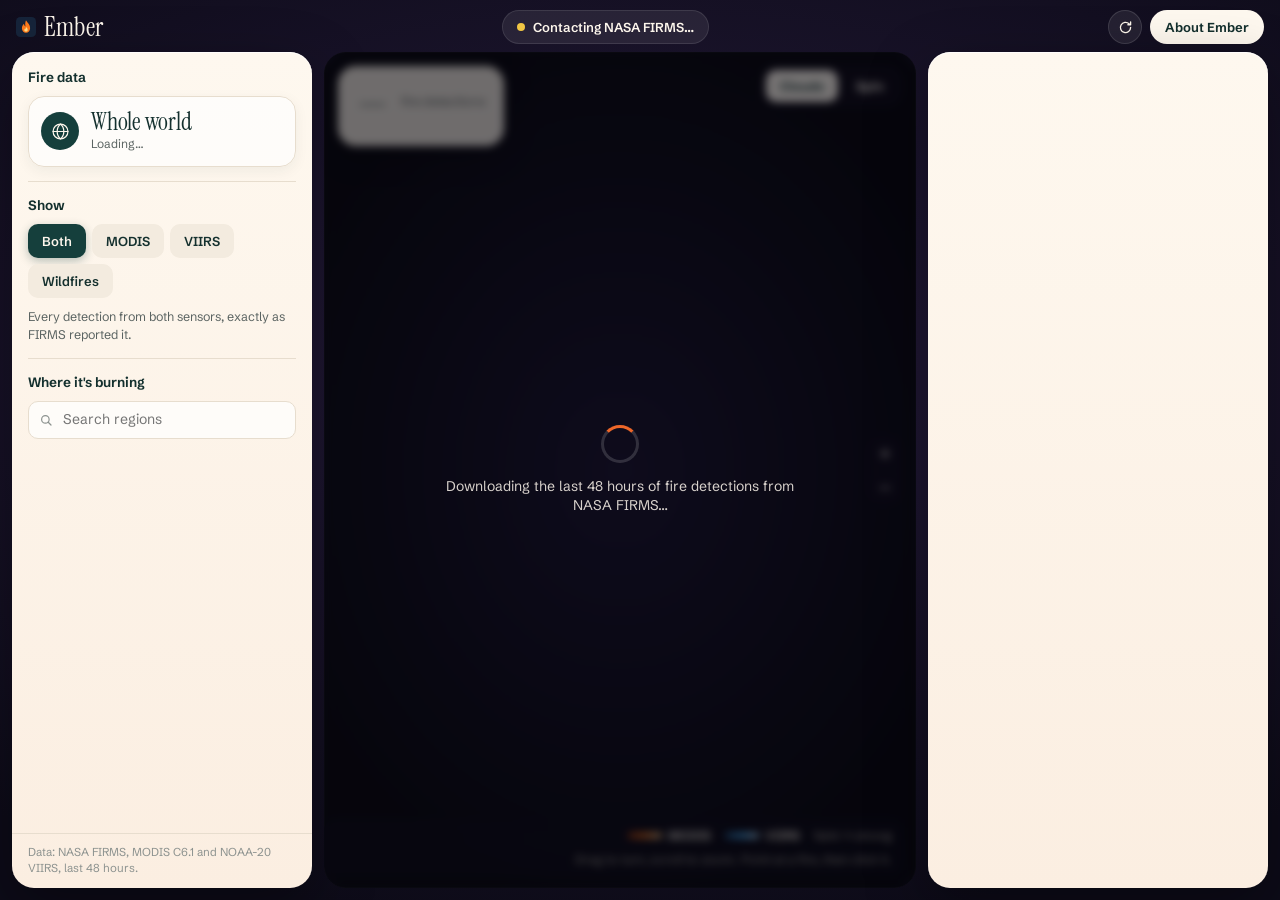
==== website/app/index.html @ 80a42ba1 "Add a live web version of the app, opened by "Try it out" The landing page gets a "Try it out" butto" ====
<!DOCTYPE html>
<html lang="en">
<head>
  <meta charset="utf-8">
  <meta name="viewport" content="width=device-width, initial-scale=1, viewport-fit=cover">
  <title>Ember: live wildfire globe</title>
  <meta name="description" content="Every fire NASA satellites saw on Earth in the last 48 hours, on a 3D globe, with a machine-learning score for which ones are real wildfires.">
  <meta name="theme-color" content="#0d0b18">
  <link rel="icon" href="../favicon.svg" type="image/svg+xml">
  <link rel="preconnect" href="https://fonts.googleapis.com">
  <link rel="preconnect" href="https://fonts.gstatic.com" crossorigin>
  <link href="https://fonts.googleapis.com/css2?family=Instrument+Serif&family=Schibsted+Grotesk:wght@400..800&display=swap" rel="stylesheet">
  <link rel="stylesheet" href="app.css">
  <!-- Start the slow things at once: the live data and the Earth pictures -->
  <link rel="preload" href="/api/fires" as="fetch" crossorigin>
  <link rel="preload" href="img/earth_day.jpg" as="image" crossorigin>
  <link rel="modulepreload" href="js/main.js">
  <link rel="modulepreload" href="js/globe.js">
  <link rel="modulepreload" href="js/data.js">
  <link rel="modulepreload" href="../vendor/three/three.module.min.js">
  <script type="importmap">
    { "imports": { "three": "../vendor/three/three.module.min.js" } }
  </script>
</head>
<body>

<header class="top">
  <a class="brand" href="../" title="Back to the Ember homepage"><img src="../favicon.svg" alt="" width="20" height="20">Ember</a>
  <div class="status" id="status" data-kind="loading"><i></i><span id="status-text">Contacting NASA FIRMS…</span></div>
  <div class="top-actions">
    <button class="round" id="refresh" data-act="refresh" title="Download the latest data" aria-label="Refresh">
      <svg viewBox="0 0 20 20"><path d="M16 10a6 6 0 1 1-1.8-4.3M16 3.5v3.2h-3.2"/></svg>
    </button>
    <button class="round only-narrow" data-act="panel" title="Details" aria-label="Show details">
      <svg viewBox="0 0 20 20"><rect x="3" y="4" width="14" height="12" rx="2.5"/><path d="M12 4v12"/></svg>
    </button>
    <a class="pill" href="../">About Ember</a>
  </div>
</header>

<div class="shell">
  <!-- Left: what to show and where -->
  <aside class="panel side">
    <section>
      <h2>Fire data</h2>
      <button class="scope" id="scope" title="Back to the whole world">
        <span class="globe-ic"><svg viewBox="0 0 24 24"><circle cx="12" cy="12" r="8.5"/><path d="M3.5 12h17M12 3.5c2.6 2.3 3.8 5.1 3.8 8.5s-1.2 6.2-3.8 8.5c-2.6-2.3-3.8-5.1-3.8-8.5S9.4 5.8 12 3.5z"/></svg></span>
        <span><b class="serif" id="scope-name">Whole world</b><small id="scope-sub">Loading…</small></span>
      </button>
    </section>
    <section>
      <div class="row"><h2>Show</h2><span class="muted" id="shown"></span></div>
      <div class="seg" id="modes" role="group" aria-label="Which detections to show">
        <button data-mode="both" aria-pressed="true">Both</button>
        <button data-mode="modis" aria-pressed="false">MODIS</button>
        <button data-mode="viirs" aria-pressed="false">VIIRS</button>
        <button data-mode="wildfire" aria-pressed="false">Wildfires</button>
      </div>
      <p class="caption" id="caption">Every detection from both sensors, exactly as FIRMS reported it.</p>
    </section>
    <section class="grow">
      <div class="row"><h2>Where it's burning</h2><span class="muted" id="region-count"></span></div>
      <label class="search"><svg viewBox="0 0 20 20"><circle cx="8.5" cy="8.5" r="5"/><path d="M12.3 12.3 16 16"/></svg>
        <input id="search" type="search" placeholder="Search regions" autocomplete="off"></label>
      <ul class="regions" id="regions"></ul>
    </section>
    <footer class="source">Data: NASA FIRMS, MODIS C6.1 and NOAA-20 VIIRS, last 48 hours.</footer>
  </aside>

  <!-- Middle: the globe -->
  <main class="stage" id="stage">
    <canvas id="globe" aria-label="3D globe of fire detections"></canvas>
    <div class="labels" id="labels"></div>
    <div class="card" id="card">
      <div class="card-top"><b class="serif" id="card-count">—</b><span id="card-what">fire detections</span></div>
      <div class="chips" id="card-chips"></div>
    </div>
    <div class="fx" role="group" aria-label="Globe options">
      <button data-act="clouds" aria-pressed="true">Clouds</button>
      <button data-act="spin" aria-pressed="false">Spin</button>
    </div>
    <div class="zoom">
      <button data-act="zoom-in" aria-label="Zoom in">+</button>
      <button data-act="zoom-out" aria-label="Zoom out">−</button>
    </div>
    <div class="legend">
      <span><i class="swatch modis"></i>MODIS</span>
      <span><i class="swatch viirs"></i>VIIRS</span>
      <span class="faint">faint → strong</span>
      <p>Drag to turn, scroll to zoom. Point at a fire, then click it.</p>
    </div>
    <div class="tip" id="tip" hidden></div>
    <div class="loader" id="loader">
      <div class="spinner"></div>
      <p id="loader-text">Downloading the last 48 hours of fire detections from NASA FIRMS…</p>
      <div id="loader-error" hidden>
        <p class="err" id="loader-error-text"></p>
        <button class="btn primary" data-act="retry">Try again</button>
      </div>
    </div>
  </main>

  <!-- Right: details -->
  <aside class="panel inspector-wrap" id="inspector-wrap">
    <button class="close only-narrow" data-act="panel" aria-label="Close details">×</button>
    <div class="inspector" id="inspector"></div>
  </aside>
</div>

<script type="module" src="js/main.js"></script>
</body>
</html>
---- website/app/app.css ----
/* Ember web app: cream glass panels around a night-sky globe, like the Mac app. */
:root {
  --cream0: #fef8ef; --cream1: #fbeee1; --chip: #f3ebdf; --line: #e7ddce;
  --ink: #14302e; --ink2: #5b6462; --ink3: #8c928f;
  --teal: #1e6e69; --teal-dark: #153f3c; --mint: #dcefe9;
  --good: #3fa56e; --fair: #f1c644; --poor: #e35f4c;
  --sky0: #241a3a; --sky1: #0d0b18; --on-dark: #fdf6ec;
  --modis: #ffa133; --viirs: #45c2ff; --ember: #ee6729;
  --serif: "Instrument Serif", "Iowan Old Style", Georgia, serif;
  --sans: "Schibsted Grotesk", -apple-system, "Helvetica Neue", Arial, sans-serif;
  --r: 22px;
  --gap: 12px;
}
* { box-sizing: border-box; }
html, body { height: 100%; margin: 0; }
body {
  font: 14px/1.4 var(--sans); color: var(--ink);
  background: radial-gradient(120% 90% at 50% 40%, var(--sky0), var(--sky1) 70%) fixed, var(--sky1);
  display: flex; flex-direction: column; overflow: hidden;
  -webkit-font-smoothing: antialiased;
}
button { font: inherit; color: inherit; }
.serif { font-family: var(--serif); font-weight: 400; letter-spacing: -0.01em; }
[hidden] { display: none !important; }
svg { fill: none; stroke: currentColor; stroke-width: 1.6; stroke-linecap: round; stroke-linejoin: round; }

/* ---------- top bar ---------- */
.top { display: flex; align-items: center; gap: 14px; padding: 10px 16px 8px; color: var(--on-dark); }
.brand { display: flex; align-items: center; gap: 8px; color: inherit; text-decoration: none; font: 26px/1 var(--serif); }
.status { margin: 0 auto; display: flex; align-items: center; gap: 8px; padding: 7px 14px; border-radius: 999px;
  background: rgba(255,255,255,0.08); border: 1px solid rgba(255,255,255,0.1); font-size: 13px; font-weight: 600; white-space: nowrap; }
.status i { flex: none; width: 8px; height: 8px; border-radius: 50%; background: var(--fair); }
.status[data-kind="ok"] i { background: #5fd38d; box-shadow: 0 0 0 4px rgba(95,211,141,0.18); }
.status[data-kind="loading"] i { animation: blink 1s ease-in-out infinite; }
.status[data-kind="error"] i { background: var(--poor); }
@keyframes blink { 50% { opacity: 0.25; } }
.top-actions { display: flex; align-items: center; gap: 8px; }
.round { width: 34px; height: 34px; border-radius: 50%; display: grid; place-items: center; cursor: pointer;
  background: rgba(255,255,255,0.08); border: 1px solid rgba(255,255,255,0.12); color: var(--on-dark); }
.round svg { width: 17px; height: 17px; }
.round:hover { background: rgba(255,255,255,0.16); }
.round:disabled { opacity: 0.45; cursor: default; }
.pill { padding: 8px 15px; border-radius: 999px; background: var(--cream0); color: var(--ink); text-decoration: none; font-weight: 650; font-size: 13px; }
.pill:hover { background: #fff; }
.only-narrow { display: none !important; }

/* ---------- layout ---------- */
.shell { flex: 1; min-height: 0; display: grid; grid-template-columns: 300px minmax(0, 1fr) 340px; gap: var(--gap); padding: 0 var(--gap) var(--gap); }
.panel { background: linear-gradient(180deg, var(--cream0), var(--cream1)); border-radius: var(--r); min-height: 0;
  box-shadow: 0 20px 60px rgba(0,0,0,0.35), inset 0 1px 0 rgba(255,255,255,0.8); }

/* ---------- left ---------- */
.side { display: flex; flex-direction: column; padding: 16px 16px 0; overflow: hidden; }
.side section { padding-bottom: 14px; margin-bottom: 14px; border-bottom: 1px solid var(--line); }
.side section.grow { flex: 1; min-height: 0; display: flex; flex-direction: column; border: 0; margin: 0; padding: 0; }
h2 { font-size: 13.5px; font-weight: 650; margin: 0 0 9px; }
.row { display: flex; justify-content: space-between; align-items: baseline; }
.muted { color: var(--ink2); font-size: 12.5px; }
.scope { width: 100%; display: flex; align-items: center; gap: 12px; padding: 12px; border-radius: 16px; text-align: left;
  background: rgba(255,255,255,0.7); border: 1px solid var(--line); cursor: default; box-shadow: 0 4px 14px rgba(20,48,46,0.06); }
.scope.region { cursor: pointer; }
.scope.region:hover { background: #fff; }
.scope b { display: block; font-size: 24px; line-height: 1.05; }
.scope small { color: var(--ink2); font-size: 12px; }
.globe-ic { flex: none; width: 38px; height: 38px; border-radius: 50%; background: var(--teal-dark); color: var(--on-dark); display: grid; place-items: center; }
.globe-ic svg { width: 21px; height: 21px; stroke-width: 1.4; }
.seg { display: flex; gap: 6px; flex-wrap: wrap; }
.seg button { border: 1px solid transparent; background: var(--chip); padding: 7px 13px; border-radius: 10px; font-weight: 600; font-size: 13px; cursor: pointer; }
.seg button:hover { background: #ebe1d2; }
.seg button[aria-pressed="true"] { background: var(--teal-dark); color: var(--on-dark); box-shadow: 0 3px 10px rgba(21,63,60,0.3); }
.caption { margin: 10px 0 0; color: var(--ink2); font-size: 12.5px; line-height: 1.45; }
.search { display: flex; align-items: center; gap: 7px; padding: 7px 10px; border-radius: 10px; background: rgba(255,255,255,0.75); border: 1px solid var(--line); margin-bottom: 8px; color: var(--ink3); }
.search svg { width: 15px; height: 15px; flex: none; }
.search input { border: 0; outline: 0; background: none; font: inherit; color: var(--ink); width: 100%; }
.regions { list-style: none; margin: 0 -8px; padding: 0 0 10px; overflow-y: auto; flex: 1; min-height: 0; }
.regions button { width: 100%; display: flex; align-items: center; gap: 10px; padding: 8px; border: 0; background: none; border-radius: 12px; cursor: pointer; text-align: left; }
.regions button:hover { background: rgba(20,48,46,0.05); }
.regions button[aria-pressed="true"] { background: var(--mint); }
.rname { flex: 1; min-width: 0; }
.rname b { display: block; font-weight: 600; font-size: 14px; white-space: nowrap; overflow: hidden; text-overflow: ellipsis; }
.rname small { color: var(--ink2); font-size: 12px; }
.rcount { font: 25px/1 var(--serif); font-variant-numeric: tabular-nums; }
.regions .empty { padding: 12px 8px; color: var(--ink2); }
.badge { flex: none; width: 22px; height: 22px; border-radius: 50%; display: grid; place-items: center; }
.badge svg { width: 14px; height: 14px; fill: currentColor; stroke: none; }
.badge.intense { background: var(--poor); color: #fff; box-shadow: 0 0 0 2px rgba(227,95,76,0.2); }
.badge.active { background: var(--fair); color: #3d2c00; }
.badge.quiet { background: var(--good); color: #fff; }
.source { margin: 0 -16px; padding: 10px 16px 12px; border-top: 1px solid var(--line); font-size: 11.5px; color: var(--ink3); }

/* ---------- globe ---------- */
.stage { position: relative; min-height: 0; border-radius: var(--r); overflow: hidden;
  background: radial-gradient(80% 70% at 50% 50%, #1a1430, #07060d 75%); box-shadow: inset 0 0 0 1px rgba(255,255,255,0.06); }
#globe { position: absolute; inset: 0; width: 100%; height: 100%; display: block; cursor: grab; }
#globe.dragging { cursor: grabbing; }
.card { position: absolute; top: 14px; left: 14px; padding: 14px 18px 12px; border-radius: 18px; max-width: calc(100% - 200px);
  background: rgba(254,248,239,0.94); backdrop-filter: blur(16px); -webkit-backdrop-filter: blur(16px); box-shadow: 0 10px 30px rgba(0,0,0,0.3); pointer-events: none; }
.card-top { display: flex; align-items: center; gap: 12px; }
.card-top b { font-size: 46px; line-height: 0.95; font-variant-numeric: tabular-nums; }
.card-top span { color: var(--ink2); font-size: 13px; line-height: 1.35; }
.chips { display: flex; flex-wrap: wrap; gap: 4px 16px; margin-top: 10px; font-size: 13px; font-weight: 600; }
.chips span { display: flex; align-items: center; gap: 6px; white-space: nowrap; }
.dot { display: inline-block; flex: none; width: 10px; height: 10px; border-radius: 50%; }
.dot.modis { background: var(--modis); box-shadow: 0 0 6px var(--modis); }
.dot.viirs { background: var(--viirs); box-shadow: 0 0 6px var(--viirs); }
.dot.diamond { border-radius: 2px; transform: rotate(45deg) scale(0.85); }
.dot.wild { background: var(--poor); box-shadow: inset 0 0 0 2px #fff3, 0 0 6px var(--poor); }
.fx { position: absolute; top: 14px; right: 14px; display: flex; gap: 4px; padding: 4px; border-radius: 14px; background: rgba(20,16,32,0.55); backdrop-filter: blur(12px); -webkit-backdrop-filter: blur(12px); }
.fx button { border: 0; padding: 7px 14px; border-radius: 10px; background: transparent; color: var(--on-dark); font-weight: 650; font-size: 13px; cursor: pointer; }
.fx button[aria-pressed="true"] { background: var(--cream0); color: var(--ink); }
.zoom { position: absolute; right: 14px; top: 50%; transform: translateY(-50%); display: flex; flex-direction: column; border-radius: 12px; overflow: hidden; background: rgba(20,16,32,0.55); backdrop-filter: blur(12px); -webkit-backdrop-filter: blur(12px); }
.zoom button { width: 34px; height: 34px; border: 0; background: none; color: var(--on-dark); font-size: 19px; cursor: pointer; }
.zoom button:hover { background: rgba(255,255,255,0.12); }
.legend { position: absolute; right: 12px; bottom: 12px; padding: 8px 12px; border-radius: 12px; background: rgba(13,11,24,0.6); backdrop-filter: blur(10px); -webkit-backdrop-filter: blur(10px); display: flex; flex-wrap: wrap; justify-content: flex-end; align-items: center; gap: 4px 14px; color: var(--on-dark); font-size: 12.5px; font-weight: 600; text-shadow: 0 1px 4px #000; pointer-events: none; }
.legend span { display: flex; align-items: center; gap: 6px; }
.legend .faint { color: rgba(253,246,236,0.65); font-weight: 500; }
.legend p { flex-basis: 100%; text-align: right; margin: 2px 0 0; color: rgba(253,246,236,0.6); font-weight: 500; }
.swatch { width: 34px; height: 5px; border-radius: 3px; }
.swatch.modis { background: linear-gradient(90deg, #a83a05, #ff7a1a, #ffe0a0); }
.swatch.viirs { background: linear-gradient(90deg, #1f5a8a, #45b4ff, #c8ecff); }
.labels { position: absolute; inset: 0; pointer-events: none; }
.label { position: absolute; left: 0; top: 0; margin: -12px 0 0 -9px; display: flex; align-items: center; gap: 6px; padding: 4px 9px 4px 6px; border: 0; border-radius: 8px;
  background: rgba(254,248,239,0.88); color: var(--ink); font-size: 11.5px; font-weight: 650; white-space: nowrap; cursor: pointer; pointer-events: auto; box-shadow: 0 4px 12px rgba(0,0,0,0.35); transition: opacity 0.2s; }
.label i { width: 8px; height: 8px; border-radius: 50%; background: var(--good); }
.label.intense i { background: var(--poor); }
.label.active i { background: var(--fair); }
.label span { color: var(--ink2); font-weight: 500; }
.tip { position: absolute; left: 0; top: 0; padding: 8px 11px; border-radius: 10px; background: rgba(254,248,239,0.97); font-size: 12.5px; white-space: nowrap; pointer-events: none; box-shadow: 0 8px 22px rgba(0,0,0,0.4); display: flex; align-items: center; gap: 6px; flex-wrap: wrap; max-width: 260px; }
.tip em { flex-basis: 100%; font-style: normal; color: var(--ink3); font-size: 11.5px; }
.tip .wild { color: var(--poor); font-weight: 650; }
.loader { position: absolute; inset: 0; display: grid; place-content: center; justify-items: center; gap: 14px; text-align: center; padding: 30px; color: var(--on-dark); background: rgba(7,6,13,0.55); backdrop-filter: blur(4px); -webkit-backdrop-filter: blur(4px); }
.loader p { max-width: 380px; margin: 0; font-size: 14px; color: rgba(253,246,236,0.85); }
.loader .err { color: #ffb4a8; margin-bottom: 12px; }
.spinner { width: 38px; height: 38px; border-radius: 50%; border: 3px solid rgba(255,255,255,0.15); border-top-color: var(--ember); animation: spin 0.9s linear infinite; }
@keyframes spin { to { transform: rotate(360deg); } }

/* ---------- right ---------- */
.inspector-wrap { position: relative; overflow: hidden; display: flex; }
.inspector { flex: 1; overflow-y: auto; padding: 22px 20px 20px; }
.inspector h1 { font-size: 40px; line-height: 1; margin: 0 0 6px; }
.inspector .sub { color: var(--ink2); margin: 0 0 14px; font-size: 13px; }
.inspector .lead { font-size: 15px; color: var(--ink2); margin: 0 0 16px; line-height: 1.45; }
.inspector .lead b { color: var(--ink); font-weight: 650; }
.kicker { display: flex; align-items: center; gap: 8px; margin: 0 0 8px; font-size: 12px; font-weight: 650; text-transform: uppercase; letter-spacing: 0.06em; color: var(--ink2); }
.big3 { display: grid; grid-template-columns: repeat(3, 1fr); gap: 10px; padding-bottom: 16px; border-bottom: 1px solid var(--line); margin-bottom: 14px; }
.big3 h4 { margin: 0 0 4px; font-size: 13px; font-weight: 650; }
.big3 b { display: block; font-size: 36px; line-height: 1; margin-bottom: 6px; }
.big3 small { display: block; color: var(--ink2); font-size: 11.5px; line-height: 1.35; }
.inspector h3 { font-size: 13.5px; font-weight: 650; margin: 18px 0 4px; }
.rows { margin: 0; }
.rows div { display: flex; justify-content: space-between; gap: 10px; padding: 7px 0; border-bottom: 1px solid var(--line); font-size: 13px; }
.rows dt { color: var(--ink2); }
.rows dd { margin: 0; font-weight: 650; text-align: right; }
.mini { list-style: none; margin: 0; padding: 0; }
.mini button { width: 100%; display: flex; align-items: center; gap: 9px; padding: 8px 4px; border: 0; border-bottom: 1px solid var(--line); background: none; cursor: pointer; text-align: left; font-size: 13px; }
.mini button:hover { background: rgba(20,48,46,0.05); }
.mini span:not(.badge) { flex: 1; min-width: 0; }
.mini small { display: block; color: var(--ink2); font-size: 11.5px; }
.mini b { font-weight: 650; }
.mini .badge { width: 18px; height: 18px; }
.mini .badge svg { width: 12px; height: 12px; }
.actions { display: flex; flex-wrap: wrap; gap: 8px; margin: 18px 0 12px; }
.btn { display: inline-flex; align-items: center; justify-content: center; padding: 9px 15px; border-radius: 11px; border: 1px solid var(--line); background: rgba(255,255,255,0.7); font-weight: 650; font-size: 13px; cursor: pointer; text-decoration: none; color: var(--ink); }
.btn:hover { background: #fff; }
.btn.primary { background: var(--teal-dark); border-color: var(--teal-dark); color: var(--on-dark); }
.btn.primary:hover { background: var(--teal); }
.fine { font-size: 11.5px; color: var(--ink3); line-height: 1.45; margin: 0; }
.prob { padding: 14px; border-radius: 14px; background: rgba(255,255,255,0.65); border: 1px solid var(--line); margin-bottom: 4px; }
.prob .bar { position: relative; height: 8px; border-radius: 4px; background: var(--chip); overflow: visible; }
.prob .bar span { position: absolute; inset: 0 auto 0 0; border-radius: 4px; background: var(--good); }
.prob.wild .bar span { background: var(--poor); }
.prob .bar i { position: absolute; top: -4px; bottom: -4px; width: 2px; margin-left: -1px; background: var(--ink); border-radius: 1px; }
.prob p { margin: 10px 0 6px; font-size: 14px; }
.prob small { color: var(--ink2); font-size: 12px; line-height: 1.45; display: block; }
.close { position: absolute; top: 10px; right: 12px; width: 32px; height: 32px; border-radius: 50%; border: 0; background: var(--chip); font-size: 20px; cursor: pointer; z-index: 2; }

/* ---------- narrower screens ---------- */
@media (max-width: 1180px) {
  .shell { grid-template-columns: 270px minmax(0, 1fr) 310px; }
  .card-top b { font-size: 38px; }
}
@media (max-width: 960px) {
  body { overflow: auto; }
  .only-narrow { display: grid !important; }
  .pill { display: none; }
  .status { margin: 0 auto 0 4px; font-size: 12px; padding: 6px 11px; overflow: hidden; text-overflow: ellipsis; }
  .shell { display: flex; flex-direction: column; }
  .stage { order: 0; height: 62vh; min-height: 380px; flex: none; }
  .side { order: 1; overflow: visible; }
  .regions { max-height: 52vh; }
  .card { max-width: calc(100% - 28px); padding: 10px 14px; top: 10px; left: 10px; }
  .card-top b { font-size: 32px; }
  .chips { font-size: 12px; gap: 2px 12px; }
  .fx { top: auto; bottom: 54px; right: 10px; }
  .legend p { display: none; }
  .inspector-wrap { position: fixed; z-index: 20; inset: auto 0 0 0; max-height: 78vh; border-radius: 22px 22px 0 0; transform: translateY(105%); transition: transform 0.3s ease; }
  .inspector-wrap.open { transform: none; }
  .inspector { padding-top: 26px; }
}
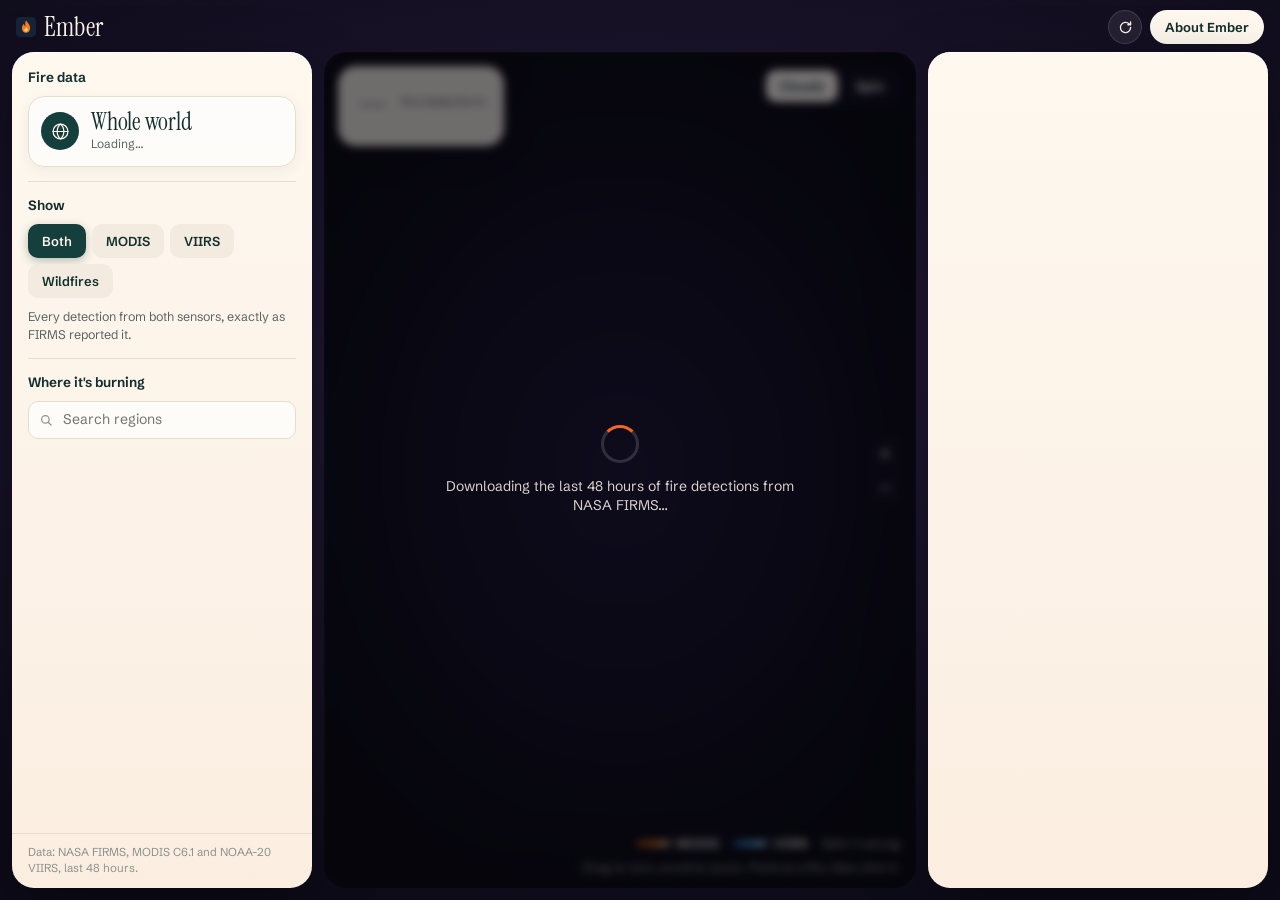
==== commit a2391112: "Remove the Live status badge from the web app header Drop the status pill ("Live · updated just now"" ====
--- a/website/app/index.html
+++ b/website/app/index.html
@@ -26,7 +26,6 @@
 
 <header class="top">
   <a class="brand" href="../" title="Back to the Ember homepage"><img src="../favicon.svg" alt="" width="20" height="20">Ember</a>
-  <div class="status" id="status" data-kind="loading"><i></i><span id="status-text">Contacting NASA FIRMS…</span></div>
   <div class="top-actions">
     <button class="round" id="refresh" data-act="refresh" title="Download the latest data" aria-label="Refresh">
       <svg viewBox="0 0 20 20"><path d="M16 10a6 6 0 1 1-1.8-4.3M16 3.5v3.2h-3.2"/></svg>
--- a/website/app/app.css
+++ b/website/app/app.css
@@ -27,14 +27,7 @@
 /* ---------- top bar ---------- */
 .top { display: flex; align-items: center; gap: 14px; padding: 10px 16px 8px; color: var(--on-dark); }
 .brand { display: flex; align-items: center; gap: 8px; color: inherit; text-decoration: none; font: 26px/1 var(--serif); }
-.status { margin: 0 auto; display: flex; align-items: center; gap: 8px; padding: 7px 14px; border-radius: 999px;
-  background: rgba(255,255,255,0.08); border: 1px solid rgba(255,255,255,0.1); font-size: 13px; font-weight: 600; white-space: nowrap; }
-.status i { flex: none; width: 8px; height: 8px; border-radius: 50%; background: var(--fair); }
-.status[data-kind="ok"] i { background: #5fd38d; box-shadow: 0 0 0 4px rgba(95,211,141,0.18); }
-.status[data-kind="loading"] i { animation: blink 1s ease-in-out infinite; }
-.status[data-kind="error"] i { background: var(--poor); }
-@keyframes blink { 50% { opacity: 0.25; } }
-.top-actions { display: flex; align-items: center; gap: 8px; }
+.top-actions { margin-left: auto; display: flex; align-items: center; gap: 8px; }
 .round { width: 34px; height: 34px; border-radius: 50%; display: grid; place-items: center; cursor: pointer;
   background: rgba(255,255,255,0.08); border: 1px solid rgba(255,255,255,0.12); color: var(--on-dark); }
 .round svg { width: 17px; height: 17px; }
@@ -111,7 +104,10 @@
 .zoom { position: absolute; right: 14px; top: 50%; transform: translateY(-50%); display: flex; flex-direction: column; border-radius: 12px; overflow: hidden; background: rgba(20,16,32,0.55); backdrop-filter: blur(12px); -webkit-backdrop-filter: blur(12px); }
 .zoom button { width: 34px; height: 34px; border: 0; background: none; color: var(--on-dark); font-size: 19px; cursor: pointer; }
 .zoom button:hover { background: rgba(255,255,255,0.12); }
-.legend { position: absolute; right: 12px; bottom: 12px; padding: 8px 12px; border-radius: 12px; background: rgba(13,11,24,0.6); backdrop-filter: blur(10px); -webkit-backdrop-filter: blur(10px); display: flex; flex-wrap: wrap; justify-content: flex-end; align-items: center; gap: 4px 14px; color: var(--on-dark); font-size: 12.5px; font-weight: 600; text-shadow: 0 1px 4px #000; pointer-events: none; }
+/* A soft fade at the bottom instead of a box, so the Earth is never cut by a hard edge. */
+.stage::after { content: ""; position: absolute; inset: auto 0 0 0; height: 90px; pointer-events: none;
+  background: linear-gradient(to top, rgba(7,6,13,0.75), rgba(7,6,13,0)); }
+.legend { z-index: 1; position: absolute; right: 16px; bottom: 12px; display: flex; flex-wrap: wrap; justify-content: flex-end; align-items: center; gap: 4px 14px; color: var(--on-dark); font-size: 12.5px; font-weight: 600; text-shadow: 0 1px 4px #000; pointer-events: none; }
 .legend span { display: flex; align-items: center; gap: 6px; }
 .legend .faint { color: rgba(253,246,236,0.65); font-weight: 500; }
 .legend p { flex-basis: 100%; text-align: right; margin: 2px 0 0; color: rgba(253,246,236,0.6); font-weight: 500; }
@@ -183,7 +179,6 @@
   body { overflow: auto; }
   .only-narrow { display: grid !important; }
   .pill { display: none; }
-  .status { margin: 0 auto 0 4px; font-size: 12px; padding: 6px 11px; overflow: hidden; text-overflow: ellipsis; }
   .shell { display: flex; flex-direction: column; }
   .stage { order: 0; height: 62vh; min-height: 380px; flex: none; }
   .side { order: 1; overflow: visible; }
@@ -197,3 +192,6 @@
   .inspector-wrap.open { transform: none; }
   .inspector { padding-top: 26px; }
 }
+
+/* Everything over the globe sits above the bottom fade. */
+.stage > :not(canvas) { z-index: 2; }
